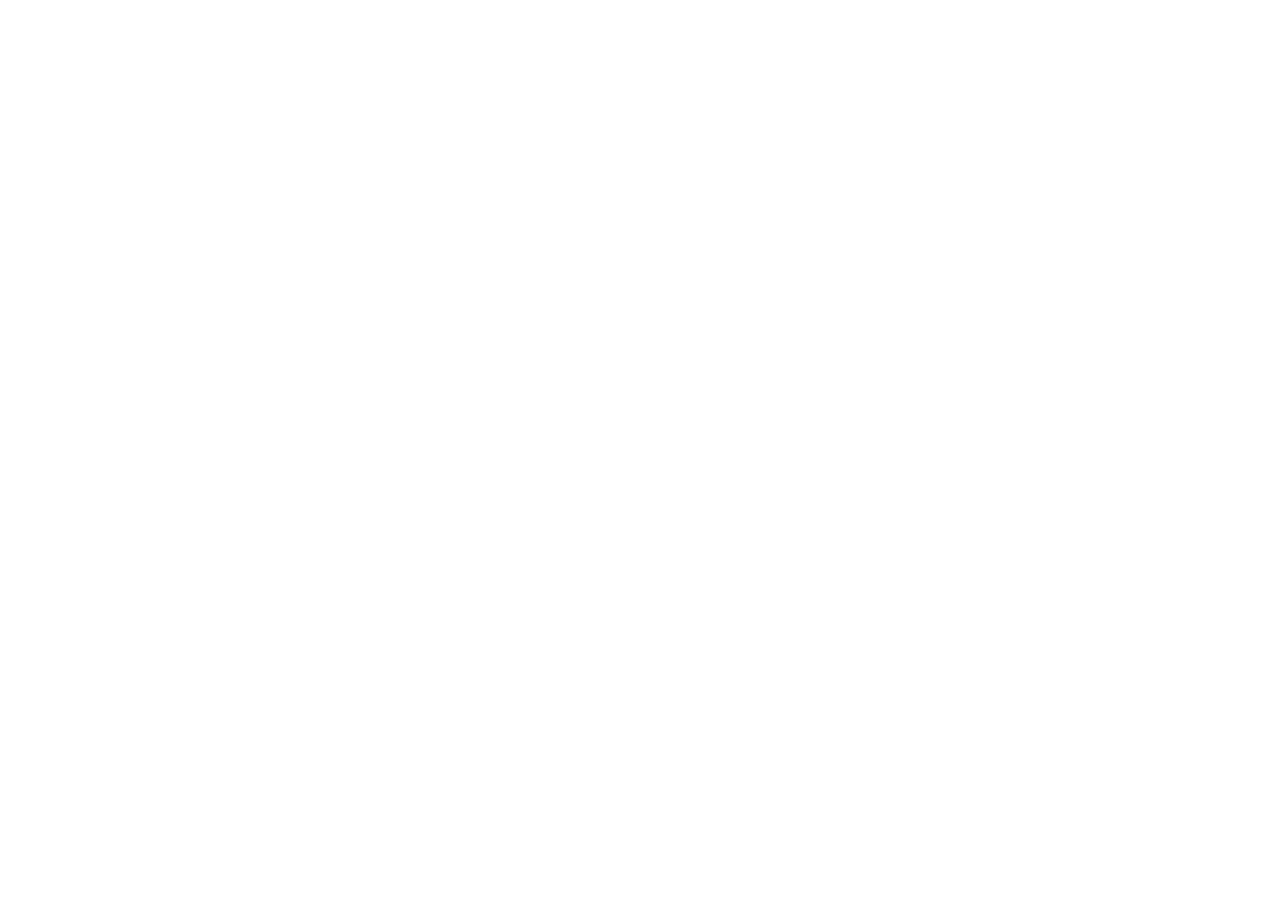
==== eca-digital.html @ bdd2f7d8 "ajutei cores dos icones cards coloridos" ====
<!doctype html>
<html lang="pt-BR">
  <head>
    <meta charset="UTF-8" />
    <meta name="viewport" content="width=device-width, initial-scale=1.0" />
    <title>Fundação Pão dos Pobres - ECA</title>

    <link rel="preconnect" href="https://fonts.googleapis.com" />
    <link rel="preconnect" href="https://fonts.gstatic.com" crossorigin />
    <link
      rel="stylesheet"
      href="https://fonts.googleapis.com/css2?family=Material+Symbols+Outlined:opsz,wght,FILL,GRAD@24,400,0,0"
    />
    <link
      href="https://fonts.googleapis.com/css2?family=Open+Sans:ital,wght@0,300..800;1,300..800&family=Poppins:ital,wght@0,100;0,200;0,300;0,400;0,500;0,600;0,700;0,800;0,900;1,100;1,200;1,300;1,400;1,500;1,600;1,700;1,800;1,900&display=swap"
      rel="stylesheet"
    />

    <link rel="stylesheet" href="style.css" />
  </head>
---- style.css ----
html {
  scroll-behavior: smooth;
}

* {
  box-sizing: border-box;
  margin: 0;
  padding: 0;
}

.cabecalho-principal {
  background:
    linear-gradient(rgba(0, 0, 0, 0.747), rgba(8, 10, 12, 0.637)),
    url("grupo-crianças-correndo.jpg");
  background-size: cover;
  background-position: center;
  background-blend-mode: multiply;
  color: #ffffff;
  padding: 80px 20px;
  text-align: left;
}

.barra-navegacao {
  display: flex;
  justify-content: space-between;
  align-items: center;
  padding: 20px 50px;
  background-color: #1c3553;
  border-top: 5px solid #ff8c42;
  position: sticky;
  top: 0;
  z-index: 1000;
}

.menu-navegacao {
  display: flex;
  gap: 30px;
  align-items: center;
}
a {
  text-decoration: none;
  color: white;
  font-family: "Poppins", sans-serif;
}

.menu-navegacao a:not(.btn-denunciar) {
  position: relative;
  text-decoration: none;
  color: white;
  font-family: "Poppins", sans-serif;
  padding-bottom: 5px;
}

.menu-navegacao a:not(.btn-denunciar)::after {
  content: ""; /* Obrigatório: Cria a caixinha vazia */
  position: absolute; /* Deixa a linha livre para flutuar debaixo do texto */
  left: 0; /* Alinha no canto esquerdo da palavra */
  bottom: 0; /* Cola na base da palavra */
  height: 2px; /* A grossura da linha */
  background-color: #ff8c42;
  width: 0%;
  transition: width 0.3s ease;
}

.menu-navegacao a:not(.btn-denunciar):hover::after {
  width: 100%; /* A linha cresce para ocupar toda a palavra */
}

.link-menu-header:hover {
  color: #ff8c42;
}

.area-destaque {
  display: flex;
  flex-direction: column;
  align-items: center;
  gap: 30px;
  padding-bottom: 60px;
}

.btn-saiba-mais {
  background-color: #ff8c42;
  color: white;
  padding: 12px 30px;
  border-radius: 5px;
  font-weight: bold;
}

.texto-logo {
  background-color: #ff8c42;
  padding: 10px 15px;
  border-radius: 5px;
  font-weight: bold;
  display: flex;
  align-items: center;
  justify-content: center;
}

.texto-logo p {
  color: white;
  margin: 0;
}

.btn-denunciar {
  border: 1px solid #ff8c42; /* Cria a linha em volta */
  padding: 8px 20px;
  border-radius: 5px;
  color: #ff8c42;
  transition: all 0.3s ease;
}

.btn-denunciar:hover {
  background-color: #ff8c42;
  color: white;
}

.container {
  max-width: 1000px;
  margin: 0 auto;
}

.subtitulo-header {
  text-align: center;
  color: #e2e8f0;
}

h1 {
  text-align: center;
  color: #ffffff;
  font-family: "Poppins", sans-serif;
  font-size: 28px;
  margin-bottom: 20px;
  margin-top: 20px;
  font-weight: 400;
}

h2 {
  text-align: center;
  color: rgb(255, 255, 255);
  font-family: "Poppins", sans-serif;
  font-size: 18px;
  margin-bottom: 10px;
  font-weight: 400;
  margin-top: 5px;
}

body {
  background-color: #ffffff;
  margin: 0;
  color: black;
}

p {
  text-align: center;
  color: #1a3a5a;
  font-size: 30px;
  font-family: "Segoe UI", sans-serif;
  margin-bottom: 10px;
  margin-top: 30px;
  font-weight: 500;
}

.main {
  display: grid;
  grid-template-columns: repeat(2, 1fr);
  gap: 30px;
  max-width: 1300px; /* limita a largura máxima para os cards não sumirem para os lados */
  margin: 0 auto; /*Centraliza a caixa inteira perfeitamente no meio da tela */
  padding: 20px;
  background-color: #ffffff;
}

.card {
  width: 100%;
  border-radius: 15px;
  border: 1.5px solid #f4eeeb;
  border-width: 2px;
  padding: 25px;
  background-color: rgba(255, 255, 255, 0.703);
  box-shadow: 0 8px 15px rgba(179, 162, 162, 0.05);
  transition: box-shadow 0.3s ease;
  text-align: left;
}
.card:hover {
  box-shadow: 0 12px 25px rgba(90, 95, 111, 0.181); /* Aumenta a sombra, fazendo o card "flutuar" */
  border-color: #ff8c42;
}

.card-header {
  display: flex;
  align-items: center;
  gap: 40px;
  margin-bottom: 15px;
  font-family: "Segoe UI", sans-serif;
}

.icone-card {
  background-color: #fff0e6;
  color: #ff8c42;
  width: 60px;
  height: 60px;
  border-radius: 50%;
  display: flex;
  justify-content: center;
  align-items: center;
  font-size: 32px;
  flex-shrink: 0;
}

.card-title {
  color: #1a3a5a;
  font-size: 1.2rem;
  margin: 0;
  font-family: "Segoe UI", sans-serif;
}

.card-description {
  color: #504d4dd0;
  font-size: 1.1rem;
  line-height: 1.6;
  margin-left: 100px;
  text-align: left;
}

.secao-sobre {
  background-color: #f5f2f2;
  gap: 50px;
  padding: 60px 10%;
  color: #1a3a5a;
}

.secao-sobre h2 {
  color: #1a3a5a;
  font-weight: bold;
  text-align: center;
  font-size: 25px;
  font-family: "Poppins", sans-serif;
}

.coluna-historia h3,
.coluna-impacto h3 {
  color: #1a3a5a;
  font-family: "Poppins", sans-serif;
  font-weight: bolder;
  padding: 40px 20px;
}

.conteudo-sobre {
  display: flex;
  align-items: flex-start;
  gap: 200px;
}

.coluna-historia {
  flex: 1.2;
  text-align: left;
}

.coluna-historia p {
  text-align: left;
  margin-left: 0;
  font-weight: 400;
}

.coluna-impacto {
  flex: 1;
}

.card-pessoas-atendidas,
.card-anos,
.card-programas {
  background-color: white;
  border-radius: 10px;
  box-shadow: 0 4px 15px rgba(0, 0, 0, 0.05);
  margin-bottom: 20px;
  padding: 25px;
  display: flex;
  flex-direction: column;
  align-items: flex-start;
  font-family: "Poppins", sans-serif;
}

span {
  color: #ffffff;
  font-weight: 700;
  font-size: 1.2rem;
  display: block;
  margin-bottom: 5px;
}

.secao-eca-intro {
  background-color: #f4f7f6;
  padding: 80px 20px;
  text-align: center;
}

.container-intro {
  max-width: 800px;
  margin: 0 auto;
}
.tag-lei {
  display: inline-flex;
  align-items: center;
  gap: 8px;
  color: #ff8c42;
  font-weight: bold;
  font-size: 15px;
  letter-spacing: 1px;
  margin-bottom: 20px;
  font-family: "Poppins", sans-serif;
}

.tag-lei span {
  color: #ff8c42;
  font-weight: 300;
}

.secao-eca-intro h2 {
  color: #1c3553;
  font-size: 32px;
  margin-bottom: 25px;
}

.texto-intro {
  color: #504d4dd0;
  font-size: 19px;
  line-height: 1.6;
  font-weight: 490;
  text-align: justify;
}
.container-duas-colunas {
  display: flex;
  gap: 120px;
  max-width: 1300px;
  margin: 60px auto 0 auto;
  text-align: left;
}

.coluna-artigos,
.coluna-historico {
  flex: 1;
}

.item-artigo {
  display: flex;
  gap: 20px;
  align-items: flex-start;
  background-color: white;
  padding: 25px;
  border-radius: 10px;
  box-shadow: 0 4px 15px rbga (0, 0, 0, 0.05);
  margin-bottom: 20px;
}

.tag-artigo {
  background-color: #fff0e6;
  color: #ff8c42;
  padding: 5px 12px;
  border-radius: 5px;
  font-weight: bold;
  font-family: "Poppins", sans-serif;
  font-size: 14px;
  white-space: nowrap;
}

.conteudo-artigo h4 {
  color: #1c3553;
  font-family: "Poppins", sans-serif;
  font-size: 16px;
  margin-top: 0;
  margin-bottom: 8px;
}

.conteudo-artigo p {
  color: #504d4dd0;
  font-size: 14px;
  line-height: 1.6;
  margin: 0;
  text-align: left;
}

.titulo-coluna {
  display: flex;
  align-items: center;
  gap: 10px;
  color: #1c3553;
  font-size: 22px;
  margin-bottom: 30px;
  font-family: "Poppins", sans-serif;
}

.titulo-coluna span {
  color: #ff8c42;
}

.item-historico {
  position: relative;
  border-left: 2px solid #e2e8f0;
  padding-left: 25px;
  padding-bottom: 35px;
}

.item-historico::before {
  content: "";
  position: absolute;
  left: -7px;
  top: 0;
  width: 12px;
  height: 12px;
  background-color: #ff8c42;
  border-radius: 50%;
}
.ano-historico {
  color: #ff8c42;
  font-weight: bold;
  font-family: "Poppins", sans-serif;
  font-size: 16px;
  margin-bottom: 5px;
}

.item-historico p {
  color: #504d4dd0;
  font-size: 15px;
  line-height: 1.5;
  margin: 0;
  text-align: left;
}

.card-curiosidade {
  background-color: #fff8f4;
  border: 1px solid #f2e2d9;
  padding: 25px;
  border-radius: 10px;
  margin-top: 20px;
}

.titulo-curiosidade {
  display: flex;
  align-items: center;
  gap: 8px;
  color: #ff8c42;
  font-family: "Poppins", sans-serif;
  font-size: 16px;
  margin-top: 0;
  margin-bottom: 15px;
}

.card-curiosidade p {
  color: #1c3553;
  font-size: 14.5px;
  line-height: 1.6;
  margin: 0;
  font-weight: 400;
  text-align: left;
}

.card-alerta {
  background-color: #fff0f0;
  border: 1px solid #ffd6d6;
  padding: 25px;
  border-radius: 10px;
  margin-top: 20px;
}

.titulo-alerta {
  display: flex;
  align-items: center;
  gap: 8px;
  color: #e53935;
  font-family: "Poppins", sans-serif;
  font-size: 16px;
  font-weight: 500;
  margin-top: 0;
  margin-bottom: 15px;
}

.titulo-alerta span {
  color: #e53935;
}

.card-alerta p {
  color: #c62828;
  font-size: 14.5px;
  line-height: 1.6;
  margin: 0;
  text-align: left;
  font-weight: 400;
}
.chamada-direitos p {
  margin-top: 70px;
  text-align: center;
  color: #1c3553;
}

.chamada-direitos a {
  color: #ff8c42;
  font-weight: 400;
  text-decoration: none;
}

.secao-conselhos {
  background-color: #f4f7f6;
  padding: 80px 20px;
  text-align: center;
}

.secao-conselhos h2 {
  color: #1c3553;
  margin-bottom: 40px;
  font-weight: bold;
  font-size: 26px;
}

.subtitulo-conselhos {
  text-align: center;
  color: #504d4dd0;
  margin: 0 auto 30px;
  color: #666666;
  font-size: 1.3rem;
  max-width: 800px;
  font-weight: 400;
}

.lista-conselhos-horizontal {
  display: flex;
  flex-direction: column;
  gap: 35px; /*desgruda os cards*/
  max-width: 900px;
  margin: 0 auto;
}

.card-horizontal {
  display: flex;
  flex-direction: row;
  align-items: center;
  justify-content: space-between;
  background-color: white;
  border: 1px solid #e2e8f0;
  border-radius: 10px;
  box-shadow: 0 4px 15px rgba(0, 0, 0, 0.03);
  padding: 30px;
  transition: all 0.3s ease;
  border: 1.5px solid #f4eeeb;
  border-width: 2px;
}

.card-horizontal:hover {
  box-shadow: 0 12px 25px rgba(90, 95, 111, 0.181); /* Aumenta a sombra, fazendo o card "flutuar" */
  border-color: #ff8c42; /* Pinta a borda de laranja */
}

.bloco-texto {
  flex: 1;
  padding-right: 40px;
  text-align: left;
}
.bloco-texto h3 {
  color: #1a3a5a;
  font-size: 20px;
  margin-top: 0;
  margin-bottom: 15px;
  font-family: "Poppins", sans-serif;
}

.linha-detalhe {
  display: flex;
  gap: 10px;
  margin-bottom: 8px;
  align-items: baseline;
}

.linha-detalhe .rotulo {
  color: #8892a0;
  font-size: 14px;
  min-width: 80px;
  font-family: "Poppins", sans-serif;
  font-weight: 500;
}

.linha-detalhe p {
  color: #1c3553;
  font-size: 14px;
  margin: 0;
}

.bloco-mapa-direito {
  width: 260px;
  height: 160px;
  flex-shrink: 0;
}
.bloco-mapa-direito iframe {
  width: 100%;
  height: 100%;
  border-radius: 12px;
  border: 2px solid #e2e8f0;
  display: block;
}

.cabecalho-denuncia {
  text-align: center;
  margin-bottom: 50px;
  display: flex;
  flex-direction: column;
  align-items: center;
}

.tag-protecao {
  display: inline-flex;
  align-items: center;
  gap: 8px;
  border: 1px solid rgba(255, 140, 66, 0.5);
  background-color: rgba(
    255,
    255,
    255,
    0.05
  ); /* Fundo quase invisível para dar destaque */
  color: #ff8c42;
  padding: 6px 20px;
  border-radius: 40px;
  font-family: "Poppins", sans-serif;
  font-size: 16px;
  font-weight: 500;
  letter-spacing: 1px;
  margin-bottom: 20px;
}

.tag-protecao span {
  font-size: 24px;
  color: #ff8c42;
}

/* O Título Principal */
.cabecalho-denuncia h2 {
  font-family: "Poppins", sans-serif;
  font-weight: 500;
  font-size: 36px;
  color: white;
  margin: 0 0 15px 0;
}

/* O Parágrafo Explicativo */
.cabecalho-denuncia p {
  font-family: "Poppins", sans-serif;
  font-weight: 400;
  color: #cbd5e1;
  max-width: 700px; /*Impede que o texto estique de ponta a ponta na tela */
  margin: 0 auto; /* Centraliza o bloco de texto */
  line-height: 1.6;
  font-size: 16px;
}
.secao-denuncia {
  background-color: #1c3553;
  padding: 80px 20px;
  color: white;
  text-align: center;
}

.container-denuncia {
  max-width: 1200px;
  margin: 0 auto; /* Mantém tudo centralizado na tela */
}

.grid-denuncia {
  display: grid;
  grid-template-columns: repeat(2, 1fr);
  gap: 30px;
  margin-top: 50px;
}

.card-denuncia {
  background-color: #243f5f;
  padding: 35px;
  border-radius: 12px;
  text-align: left; /* GARANTE O ALINHAMENTO À ESQUERDA PARA TODOS */
  font-family: "Poppins", sans-serif; /* FORÇA A FONTE DO PROJETO */
  transition: transform 0.3s ease;
}

.card-denuncia p {
  text-align: left;
  font-family: "Poppins", sans-serif;
  font-size: 15px;
  font-weight: 400;
  color: #cbd5e1;
  line-height: 1.6;
  margin: 0;
}

.card-denuncia h3 {
  font-family: "Poppins", sans-serif;
  font-weight: 500;
  font-size: 26px;
  color: white;
  margin: 20px 0 15px 0;
}

.card-denuncia .icone-card {
  border-radius: 30%;
  color: #ff8c42;
  background-color: #ffa06544;
  margin: left;
}

.card-destaque .icone-card {
  color: white;
  background-color: #e2e8f03f;
}

.card-destaque {
  background-color: #ff8c42;
  text-align: left; /* Garante que o card laranja também alinhe à esquerda */
  border: 1px solid rgba(255, 255, 255, 0.15);
  transition:
    background-color 0.3s ease,
    border-color 0.3s ease,
    transform 0.3s ease,
    box-shadow 0.3s ease;
}

.categoria {
  font-size: 14px;
  font-weight: bold;
  opacity: 0.8;
}

.card-denuncia h3 {
  font-size: 24px;
  margin: 10px 0;
}

.card-denuncia:not(.card-destaque) {
  background-color: #2a4365;
  transition:
    background-color 0.3s ease,
    transform 0.3s ease,
    box-shadow 0.3s ease;
  border: 1px solid rgba(255, 255, 255, 0.15);
  transition:
    background-color 0.3s ease,
    border-color 0.3s ease,
    transform 0.3s ease,
    box-shadow 0.3s ease;
}

.card-denuncia:not(.card-destaque):hover {
  background-color: #3f5f8a;
  transform: translateY(-2px);
  box-shadow: 0 8px 15px rgba(0, 0, 0, 0.2);
}

.card-destaque:hover {
  background-color: #ff8a42df;
  transform: translateY(-2px);
  box-shadow: 0 8px 15px rgba(0, 0, 0, 0.2);
}

.card-destaque h3,
.card-destaque p,
.card-destaque .categoria {
  color: white;
}

.link-denuncia {
  display: inline-flex;
  align-items: center;
  font-family: "Poppins", sans-serif;
  font-weight: 600;
  font-size: 15px;
  text-decoration: none;
  gap: 5px;
  margin-top: 15px;
}

.card-denuncia .link-denuncia {
  color: #ff8c42;
}

.card-destaque .link-denuncia {
  color: white;
}

.link-denuncia span {
  transition: transform 0.2s ease;
}

.link-denuncia:hover span {
  transform: translateX(5px);
}

.link-denuncia,
.link-denuncia span {
  color: #ff8c42;
  transition: color 0.3s ease;
}

.card-destaque .link-denuncia,
.card-destaque .link-denuncia span {
  color: white;
}

.rodape-principal {
  background-color: #172b43;
  padding: 80px 20px 20px 20px;
  margin-top: 0;
  font-family: "Poppins", sans-serif;
}

.grid-rodape {
  text-align: left;
  display: grid;
  grid-template-columns: repeat(4, 1fr);
  gap: 40px;
  max-width: 1200px;
  margin: 0 auto 50px auto;
}

.coluna-rodape h4 {
  color: white;
  font-size: 18px;
  margin: 0 0 20px 0;
  font-weight: 600;
  text-align: left;
}

.coluna-rodape p,
.coluna-rodape li {
  color: #cbd5e1;
  font-size: 14px;
  line-height: 1.5;
  margin: 0 0 12px 0;
  text-align: left;
}

.coluna-rodape p span.texto-laranja {
  display: block;
  margin-bottom: 2px;
}

.lista-recursos {
  list-style: none;
  padding: 0;
  margin: 0;
}

.coluna-rodape a {
  color: #cbd5e1;
  text-decoration: none;
  transition: color 0.3s ease;
}

.coluna-rodape a:hover {
  color: #ff8c42;
}

.texto-laranja {
  color: #ff8c42;
  font-weight: 400;
}

.link-laranja-rodape {
  color: #ff8c42;
  text-decoration: none;
  font-size: 14px;
  font-weight: 500;
  display: inline-block;
  margin-top: 10px;
}

.link-laranja-rodape:hover {
  text-decoration: underline;
}

.rodape-bottom {
  text-align: center;
  border-top: 1px solid rgba(255, 255, 255, 0.1);
  padding-top: 25px;
  max-width: 1200px;
  margin: 0 auto;
}

.rodape-bottom p {
  color: #a0aec0;
  font-size: 13px;
  margin: 5px 0;
}

/* PÁGINA: FUNDAÇÃO PÃO DOS POBRES (ESTRUTURA NOVA)       */

.hero-fundacao {
  background-color: #244677;
  padding: 80px 20px 100px 20px;
}

.container-hero {
  max-width: 1000px; /* Um pouco mais largo para o título ter espaço */
  margin: 0 auto;
  display: flex;
  flex-direction: column;
  align-items: flex-start; /*Puxa todos os elementos para a esquerda */
}

/* O link de voltar */
.link-voltar {
  display: flex;
  align-items: center;
  gap: 8px;
  color: white;
  text-decoration: none;
  font-family: "Poppins", sans-serif;
  font-size: 14px;
  margin-bottom: 40px;
  opacity: 0.8;
}

.link-voltar:hover {
  opacity: 1;
}

/* A Tag "Fundação Pão dos Pobres" */
.tag-fundacao {
  display: inline-flex;
  align-items: center;
  gap: 8px;
  border: 1px solid rgba(255, 255, 255, 0.2);
  background-color: #ff8a423b;
  color: #ff8c42;
  padding: 6px 20px;
  border-radius: 50px;
  font-family: "Poppins", sans-serif;
  font-size: 16px;
  font-weight: 600;
  letter-spacing: 1px;
  text-transform: uppercase;
  margin-bottom: 30px;
}

.tag-fundacao span {
  color: #ff8c42;
}

.hero-fundacao h1 {
  font-family: "Poppins", sans-serif;
  color: white;
  font-size: 56px;
  font-weight: 800;
  line-height: 1.1;
  text-align: left;
  margin: 0 0 20px 0;
}

.texto-laranja-hero {
  color: #ff8c42;
  font-size: 46px;
}

/* O Parágrafo */
.descricao-hero {
  font-family: "Poppins", sans-serif;
  color: rgba(255, 255, 255, 0.9);
  font-size: 16px;
  font-weight: 400;
  line-height: 1.6;
  max-width: 800px;
  text-align: left;
  margin: 0 0 50px 0;
}

/* A LINHA DE ESTATÍSTICAS                                */
.linha-estatisticas {
  display: flex;
  gap: 50px;
}

.item-estatistica {
  display: flex;
  align-items: center;
  gap: 15px;
}

.icone-caixa {
  background-color: #fe8337d8;
  border-radius: 8px;
  width: 50px;
  height: 50px;
  display: flex;
  justify-content: center;
  align-items: center;
  color: #ff8c42;
}

.texto-estatistica {
  display: flex;
  flex-direction: column;
}

.texto-estatistica strong {
  font-family: "Poppins", sans-serif;
  color: white;
  font-size: 24px;
  line-height: 1;
  margin-bottom: 5px;
}

.texto-estatistica span {
  font-family: "Poppins", sans-serif;
  color: rgba(255, 255, 255, 0.6); /* Cinza clarinho */
  font-size: 12px;
}

/* SEÇÃO: NOSSA MISSÃO E HISTÓRIA (Cartões de Anos)       */

.secao-missao {
  background-color: #fdfaf6;
  padding: 100px 20px;
}

.container-grid-missao {
  max-width: 1200px;
  margin: 0 auto;
  display: grid;
  grid-template-columns: 1fr 1fr;
  gap: 80px;
  align-items: center;
}

.kicker-laranja {
  display: block;
  color: #ff8c42;
  font-family: "Poppins", sans-serif;
  font-weight: 600;
  font-size: 18px;
  text-transform: uppercase;
  letter-spacing: 1.5px;
  margin-bottom: 15px;
}

.coluna-texto-missao h2 {
  font-family: "Poppins", sans-serif;
  text-align: left;
  color: #172b43;
  font-size: 38px;
  font-weight: 700;
  margin: 0 0 25px 0;
}

.coluna-texto-missao p {
  font-family: "Poppins", sans-serif;
  color: #4a5568;
  font-size: 16px;
  line-height: 1.8;
  margin-bottom: 20px;
  text-align: justify;
}

.coluna-cards-missao {
  display: grid;
  grid-template-columns: 1fr 1fr;
  gap: 20px;
}

.card-ano {
  background-color: white;
  border: 1px solid rgba(0, 0, 0, 0.04);
  border-radius: 12px;
  padding: 30px 25px;
  box-shadow: 0 5px 20px rgba(0, 0, 0, 0.119);
  transition:
    transform 0.3s ease,
    box-shadow 0.3s ease;
}

.card-ano:hover {
  transform: translateY(-5px);
  box-shadow: 0 8px 25px rgba(0, 0, 0, 0.06);
}

.ano-destaque {
  display: block;
  font-family: "Poppins", sans-serif;
  color: #ff8c42;
  font-size: 24px;
  font-weight: 700;
  margin-bottom: 10px;
}

.card-ano p {
  font-family: "Poppins", sans-serif;
  color: #4a5568;
  font-size: 14px;
  line-height: 1.5;
  margin: 0;
}

/* SEÇÃO: PROJETOS EM AÇÃO (Cartões Coloridos)            */
.secao-programas {
  background-color: white;
  padding: 100px 20px;
  font-family: "Poppins", sans-serif;
}

.cabecalho-programas {
  text-align: center;
  margin-bottom: 60px;
}

.cabecalho-programas h2 {
  color: #172b43;
  font-size: 38px;
  font-weight: 700;
  margin: 10px 0 0 0;
}

/* O Grid principal de 2 colunas */
.grid-programas {
  max-width: 1200px;
  margin: 0 auto;
  display: grid;
  grid-template-columns: 1fr 1fr;
  gap: 30px;
}

/* Estrutura base de todos os cartões */
.card-projeto {
  border-radius: 16px;
  border: 1px solid rgba(0, 0, 0, 0.08);
  padding: 40px;
  display: flex;
  flex-direction: column;
  align-items: flex-start;
  transition:
    transform 0.3s ease,
    box-shadow 0.3s ease;
}

.card-projeto:hover {
  transform: translateY(-5px);
  box-shadow: 0 10px 30px rgba(0, 0, 0, 0.05);
}

.icone-projeto {
  width: 50px;
  height: 50px;
  border-radius: 12px;
  display: flex;
  justify-content: center;
  align-items: center;
  margin-bottom: 25px;
}

.icone-projeto span {
  font-size: 26px;
}

.categoria-projeto {
  font-size: 12px;
  font-weight: 700;
  text-transform: uppercase;
  letter-spacing: 1px;
  margin-bottom: 10px;
}

.card-projeto h3 {
  font-size: 24px;
  font-weight: 700;
  margin: 0 0 15px 0;
}

.card-projeto p {
  font-size: 15px;
  line-height: 1.6;
  margin: 0;
  opacity: 0.85;
}

.card-azul {
  background-color: #f4f8ff;
}
.card-azul .icone-projeto {
  background-color: #e1edff;
  color: #2563eb;
}
.card-azul h3,
.card-azul .categoria-projeto,
.card-azul p {
  color: #2563eb;
}

.card-azul span {
  color: #2563eb;
}

.card-laranja {
  background-color: #fff8f0;
}
.card-laranja .icone-projeto {
  background-color: #ffecd6;
  color: #ea580c;
}
.card-laranja h3,
.card-laranja .categoria-projeto,
.card-laranja p {
  color: #ea580c;
}

.card-laranja span {
  color: #ea580c;
}

.card-verde {
  background-color: #f0fdf4;
}
.card-verde .icone-projeto {
  background-color: #dcfce7;
  color: #16a34a;
}
.card-verde h3,
.card-verde .categoria-projeto,
.card-verde p {
  color: #16a34a;
}

.card-verde span {
  color: #16a34a;
}

.card-roxo {
  background-color: #faf5ff;
}
.card-roxo .icone-projeto {
  background-color: #f3e8ff;
  color: #9333ea;
}

.card-roxo span {
  color: #9333ea;
}

.card-roxo h3,
.card-roxo .categoria-projeto,
.card-roxo p {
  color: #9333ea;
}
.secao-localizacao {
  background-color: #172b43;
  padding: 100px 20px;
  font-family: "Poppins", sans-serif;
}

.cabecalho-localizacao {
  text-align: center;
  margin-bottom: 50px;
}

.cabecalho-localizacao h2 {
  color: white;
  font-size: 38px;
  font-weight: 700;
  margin: 10px 0 0 0;
}

.container-localizacao {
  max-width: 1100px;
  margin: 0 auto;
}

.grid-cards-loc {
  display: grid;
  grid-template-columns: repeat(3, 1fr);
  gap: 20px;
  margin-bottom: 20px;
}

.card-loc {
  background-color: #1e3653;
  border: 1px solid rgba(255, 255, 255, 0.05);
  border-radius: 16px;
  padding: 35px 30px;
  transition: transform 0.3s ease;
}

.card-loc:hover {
  transform: translateY(-5px);
  border-color: rgba(255, 140, 66, 0.3);
}

.icone-loc {
  width: 45px;
  height: 45px;
  background-color: rgba(255, 140, 66, 0.1);
  color: #ff8c42;
  border-radius: 10px;
  display: flex;
  justify-content: center;
  align-items: center;
  margin-bottom: 20px;
}

.card-loc h3 {
  color: white;
  font-size: 20px;
  font-weight: 600;
  margin: 0 0 15px 0;
}

.card-loc p {
  color: rgba(255, 255, 255, 0.7);
  font-size: 14px;
  line-height: 1.6;
  margin: 0;
}

/* Cartão Inferior Amplo */
.card-contato-amplo {
  background-color: #1e3653;
  border: 1px solid rgba(255, 255, 255, 0.05);
  border-radius: 16px;
  padding: 40px;
  display: flex;
  justify-content: space-between;
  align-items: center;
  gap: 30px;
}

.info-contato h3 {
  color: white;
  font-size: 22px;
  margin: 0 0 20px 0;
}

.info-contato ul {
  list-style: none;
  padding: 0;
  margin: 0;
  display: flex;
  flex-direction: column;
  gap: 15px;
}

.info-contato li {
  color: rgba(255, 255, 255, 0.8);
  font-size: 15px;
  display: flex;
  align-items: center;
  gap: 10px;
}

.info-contato li span {
  color: #ff8c42;
  font-size: 20px;
}

.botoes-contato {
  display: flex;
  flex-direction: column;
  gap: 15px;
  min-width: 300px;
}

/* Botões do Contato */
.btn-primario-loc,
.btn-secundario-loc {
  display: flex;
  align-items: center;
  justify-content: center;
  gap: 10px;
  padding: 15px 25px;
  border-radius: 8px;
  text-decoration: none;
  font-weight: 600;
  font-size: 15px;
  transition: all 0.3s ease;
}

.btn-primario-loc {
  background-color: #ff8c42;
  color: white;
}

.btn-primario-loc:hover {
  background-color: #e67a35;
}

.btn-secundario-loc {
  background-color: transparent;
  border: 1px solid rgba(255, 255, 255, 0.2);
  color: white;
}

.btn-secundario-loc:hover {
  background-color: rgba(255, 255, 255, 0.05);
  border-color: rgba(255, 255, 255, 0.5);
}
@media (max-width: 768px) {
  .card-horizontal {
    flex-direction: column;
    padding: 20px;
  }

  .bloco-texto {
    padding-right: 0;
    margin-bottom: 20px;
  }

  .bloco-mapa-direito {
    width: 100;
  }

  .main {
    grid-template-columns: 1fr;
    padding: 10px;
  }

  .container-duas-colunas {
    flex-direction: column;
    gap: 40px;
  }

  .barra-navegacao {
    flex-direction: column;
    padding: 15px;
    gap: 15px;
  }

  .menu-navegacao {
    flex-wrap: wrap;
    justify-content: center;
  }

  .area-destaque {
    padding: 20px;
  }

  .grid-rodape {
    grid-template-columns: 1fr;
    text-align: center;
    gap: 30px;
  }

  .coluna-rodape p {
    text-align: center;
  }

  .grid-denuncia {
    grid-template-columns: 1fr;
    gap: 20px;
  }

  .cabecalho-denuncia h2 {
    font-size: 28px;
  }

  .alerta-sigilo {
    flex-direction: column;
    text-align: center;
    gap: 15px;
    padding: 20px 15px;
  }

  .alerta-sigilo p {
    text-align: center;
  }

  .rodape-principal {
    padding: 50px 20px 20px 20px;
  }

  .grid-rodape {
    grid-template-columns: 1fr;
    gap: 40px;
  }

  .coluna-rodape,
  .coluna-rodape h4,
  .coluna-rodape p,
  .coluna-rodape li {
    text-align: center;
  }

  .coluna-rodape p span.texto-laranja {
    margin-bottom: 5px;
  }

  .hero-fundacao {
    padding: 50px 20px 60px 20px; /* Reduz o espaço no topo e embaixo */
  }

  .hero-fundacao h1 {
    font-size: 38px;
    line-height: 1.2;
  }

  .container-hero {
    width: 100%;
    max-width: 100%;
    box-sizing: border-box;
  }

  .descricao-hero {
    font-size: 15px;
    margin-bottom: 40px;
  }

  .barra-navegacao {
    padding: 15px 10px;
  }

  .menu-navegacao {
    display: flex;
    flex-wrap: wrap; /* Faz os links quebrarem para a linha de baixo se não couberem */
    justify-content: center;
    gap: 10px;
  }

  .menu-navegacao a {
    font-size: 13px;
  }

  .linha-estatisticas {
    display: flex;
    flex-direction: column; /* Força o empilhamento vertical */
    width: 100%; /* Ocupa apenas o espaço real do celular */
    gap: 20px;
  }

  .item-estatistica {
    width: 100%;
  }

  /* --- 2. NOSSA MISSÃO E HISTÓRIA --- */
  .secao-missao {
    padding: 60px 20px;
  }

  .container-grid-missao {
    grid-template-columns: 1fr; /* Coloca o texto em cima e os cartões embaixo */
    gap: 40px;
  }

  .coluna-texto-missao p {
    text-align: left;
  }

  .coluna-cards-missao {
    grid-template-columns: 1fr; /* Empilha os 4 cartões de anos em uma única coluna */
  }

  /* --- 3. PROJETOS EM AÇÃO (PROGRAMAS) --- */
  .secao-programas {
    padding: 60px 20px;
  }

  .cabecalho-programas h2 {
    font-size: 32px;
  }

  .grid-programas {
    grid-template-columns: 1fr;
    gap: 20px;
  }

  .card-projeto {
    padding: 30px 25px;
  }

  .secao-localizacao,
  .container-localizacao {
    width: 100% !important;
    box-sizing: border-box !important;
    overflow: hidden !important;
    padding-left: 15px !important;
    padding-right: 15px !important;
  }

  .grid-cards-loc {
    display: flex !important;
    flex-direction: column !important;
    width: 100% !important;
    gap: 15px !important;
  }

  .card-loc {
    width: 100% !important;
    box-sizing: border-box !important;
  }

  .card-contato-amplo {
    display: flex !important;
    flex-direction: column !important;
    width: 100% !important;
    box-sizing: border-box !important;
    padding: 25px 15px !important;
  }

  .info-contato,
  .info-contato ul {
    width: 100% !important;
  }

  .info-contato li {
    width: 100% !important;
    word-wrap: break-word !important;
    overflow-wrap: break-word !important;
    word-break: break-all !important;
  }

  .botoes-contato {
    width: 100% !important;
    display: flex !important;
    flex-direction: column !important;
    margin-top: 15px !important;
  }

  .botoes-contato a {
    width: 100% !important;
    box-sizing: border-box !important;
    justify-content: center !important;
  }
}
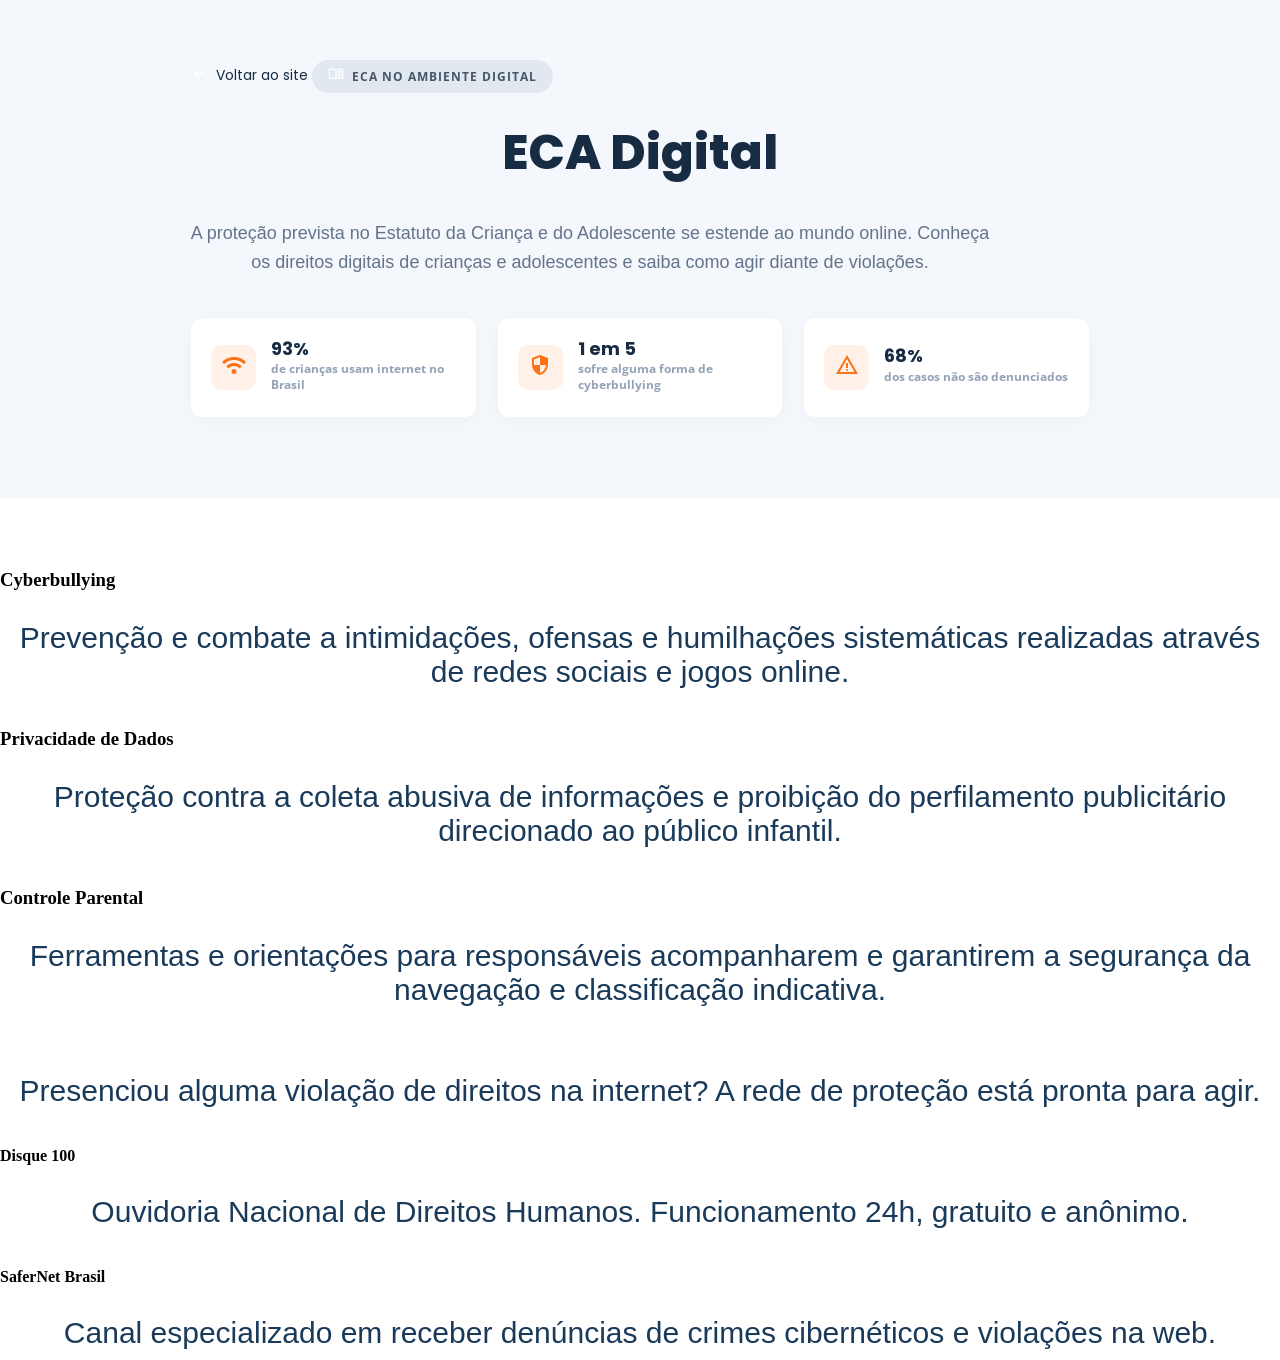
==== commit b080a8ef: "Adicionando paginas e estilos finais" ====
--- a/eca-digital.html
+++ b/eca-digital.html
@@ -3,18 +3,120 @@
   <head>
     <meta charset="UTF-8" />
     <meta name="viewport" content="width=device-width, initial-scale=1.0" />
-    <title>Fundação Pão dos Pobres - ECA</title>
+    <title>ECA Digital - Fundação Pão dos Pobres</title>
+    <link rel="stylesheet" href="https://fonts.googleapis.com/css2?family=Material+Symbols+Outlined:opsz,wght,FILL,GRAD@24,400,0,0" />
+    <link href="https://fonts.googleapis.com/css2?family=Open+Sans:ital,wght@0,300..800;1,300..800&family=Poppins:ital,wght@0,100..900;1,100..900&display=swap" rel="stylesheet" />
+    <link rel="stylesheet" href="style.css" />
+  </head>
+  <body>
+    <main>
+      <section class="hero-eca-digital">
+        <div class="container-hero-digital">
+          
+          <a href="index.html" class="link-voltar-escuro">
+            <span class="material-symbols-outlined">arrow_back</span>
+            Voltar ao site
+          </a>
 
-    <link rel="preconnect" href="https://fonts.googleapis.com" />
-    <link rel="preconnect" href="https://fonts.gstatic.com" crossorigin />
-    <link
-      rel="stylesheet"
-      href="https://fonts.googleapis.com/css2?family=Material+Symbols+Outlined:opsz,wght,FILL,GRAD@24,400,0,0"
-    />
-    <link
-      href="https://fonts.googleapis.com/css2?family=Open+Sans:ital,wght@0,300..800;1,300..800&family=Poppins:ital,wght@0,100;0,200;0,300;0,400;0,500;0,600;0,700;0,800;0,900;1,100;1,200;1,300;1,400;1,500;1,600;1,700;1,800;1,900&display=swap"
-      rel="stylesheet"
-    />
+          <div class="tag-digital">
+            <span class="material-symbols-outlined">menu_book</span>
+            ECA NO AMBIENTE DIGITAL
+          </div>
 
-    <link rel="stylesheet" href="style.css" />
-  </head>   +          <h1>ECA Digital</h1>
+          <p class="descricao-hero-digital">
+            A proteção prevista no Estatuto da Criança e do Adolescente se estende ao mundo online. Conheça os direitos digitais de crianças e adolescentes e saiba como agir diante de violações.
+          </p>
+
+          <div class="stats-grid-digital">
+            
+            <div class="stat-card">
+              <div class="stat-icon-bg">
+                <span class="material-symbols-outlined">wifi</span>
+              </div>
+              <div class="stat-text">
+                <strong>93%</strong>
+                <span>de crianças usam internet no Brasil</span>
+              </div>
+            </div>
+
+            <div class="stat-card">
+              <div class="stat-icon-bg">
+                <span class="material-symbols-outlined">security</span>
+              </div>
+              <div class="stat-text">
+                <strong>1 em 5</strong>
+                <span>sofre alguma forma de cyberbullying</span>
+              </div>
+            </div>
+
+            <div class="stat-card">
+              <div class="stat-icon-bg">
+                <span class="material-symbols-outlined">warning</span>
+              </div>
+              <div class="stat-text">
+                <strong>68%</strong>
+                <span>dos casos não são denunciados</span>
+              </div>
+            </div>
+
+          </div>
+        </div>
+      </section>
+
+      <section class="secao-temas-digitais">
+        <div class="cabecalho-secao-centro">
+          <h2>Principais temas de proteção online</h2>
+        </div>
+
+        <div class="grid-temas-digitais">
+          <div class="card-tema-digital borda-laranja">
+            <div class="icone-bg-laranja">
+              <span class="material-symbols-outlined icone-laranja">gpp_maybe</span>
+            </div>
+            <h3>Cyberbullying</h3>
+            <p>Prevenção e combate a intimidações, ofensas e humilhações sistemáticas realizadas através de redes sociais e jogos online.</p>
+          </div>
+
+          <div class="card-tema-digital borda-azul">
+            <div class="icone-bg-azul">
+              <span class="material-symbols-outlined icone-azul">admin_panel_settings</span>
+            </div>
+            <h3>Privacidade de Dados</h3>
+            <p>Proteção contra a coleta abusiva de informações e proibição do perfilamento publicitário direcionado ao público infantil.</p>
+          </div>
+
+          <div class="card-tema-digital borda-verde">
+            <div class="icone-bg-verde">
+              <span class="material-symbols-outlined icone-verde">family_restroom</span>
+            </div>
+            <h3>Controle Parental</h3>
+            <p>Ferramentas e orientações para responsáveis acompanharem e garantirem a segurança da navegação e classificação indicativa.</p>
+          </div>
+        </div>
+      </section>
+
+      <section class="secao-canais-digital">
+        <div class="conteudo-canais-digital">
+          <h2>Canais de Denúncia e Apoio</h2>
+          <p>Presenciou alguma violação de direitos na internet? A rede de proteção está pronta para agir.</p>
+          
+          <div class="grid-canais-apoio">
+            <div class="card-apoio">
+              <span class="material-symbols-outlined">call</span>
+              <h4>Disque 100</h4>
+              <p>Ouvidoria Nacional de Direitos Humanos. Funcionamento 24h, gratuito e anônimo.</p>
+            </div>
+            <div class="card-apoio">
+              <span class="material-symbols-outlined">language</span>
+              <h4>SaferNet Brasil</h4>
+              <p>Canal especializado em receber denúncias de crimes cibernéticos e violações na web.</p>
+            </div>
+          </div>
+        </div>
+      </section>
+
+    </main>
+
+    </body>
+</html>
--- a/style.css
+++ b/style.css
@@ -1391,6 +1391,133 @@
   background-color: rgba(255, 255, 255, 0.05);
   border-color: rgba(255, 255, 255, 0.5);
 }
+
+/* ====================================================== */
+/* HERO: ECA DIGITAL (TOPO DA PÁGINA)                     */
+/* ====================================================== */
+
+.hero-eca-digital {
+  background-color: #f4f7fb; /* Mantém o fundo gelo elegante */
+  padding: 60px 20px 80px 20px;
+  font-family: "Open Sans", sans-serif;
+}
+
+.container-hero-digital {
+  max-width: 900px;
+  margin: 0 auto;
+}
+
+/* --- Botão de Voltar Escuro --- */
+.link-voltar-escuro {
+  display: inline-flex;
+  align-items: center;
+  gap: 8px;
+  color: #172b43;
+  text-decoration: none;
+  font-size: 14px;
+  margin-bottom: 30px;
+  transition: color 0.3s ease;
+}
+
+.link-voltar-escuro:hover {
+  color: #f97316;
+}
+
+.link-voltar-escuro .material-symbols-outlined {
+  font-size: 18px;
+}
+
+/* --- Tag 'ECA NO AMBIENTE DIGITAL' --- */
+.tag-digital {
+  display: inline-flex;
+  align-items: center;
+  gap: 8px;
+  background-color: #e2e8f0;
+  color: #475569;
+  padding: 6px 16px;
+  border-radius: 20px;
+  font-size: 12px;
+  font-weight: 700;
+  letter-spacing: 1px;
+  text-transform: uppercase;
+  margin-bottom: 20px;
+}
+
+.tag-digital .material-symbols-outlined {
+  font-size: 16px;
+}
+
+/* --- Títulos e Textos --- */
+.container-hero-digital h1 {
+  font-family: "Poppins", sans-serif;
+  font-size: 48px;
+  font-weight: 800;
+  color: #172b43;
+  margin: 0 0 15px 0;
+}
+
+.descricao-hero-digital {
+  font-size: 18px;
+  color: #64748b;
+  line-height: 1.6;
+  max-width: 800px;
+  margin-bottom: 40px;
+}
+
+/* --- Grid dos 3 Cartões de Estatísticas --- */
+.stats-grid-digital {
+  display: grid;
+  grid-template-columns: repeat(3, 1fr);
+  gap: 20px;
+}
+
+.stat-card {
+  background-color: #ffffff;
+  border-radius: 12px;
+  padding: 20px;
+  display: flex;
+  align-items: center;
+  gap: 15px;
+  box-shadow: 0 4px 15px rgba(0, 0, 0, 0.03);
+  border: 1px solid #f1f5f9;
+}
+
+.stat-icon-bg {
+  background-color: rgba(249, 115, 22, 0.1); /* Laranja super suave */
+  width: 45px;
+  height: 45px;
+  border-radius: 10px;
+  display: flex;
+  align-items: center;
+  justify-content: center;
+  flex-shrink: 0;
+}
+
+.stat-icon-bg .material-symbols-outlined {
+  color: #f97316;
+  font-size: 24px;
+}
+
+.stat-text {
+  display: flex;
+  flex-direction: column;
+}
+
+.stat-text strong {
+  font-family: "Poppins", sans-serif;
+  font-size: 18px;
+  color: #172b43;
+  font-weight: 700;
+  line-height: 1.2;
+}
+
+.stat-text span {
+  font-size: 12px;
+  color: #94a3b8;
+  line-height: 1.3;
+  margin-top: 2px;
+}
+
 @media (max-width: 768px) {
   .card-horizontal {
     flex-direction: column;
@@ -1616,4 +1743,11 @@
     box-sizing: border-box !important;
     justify-content: center !important;
   }
-}
+
+  .stats-grid-digital {
+    grid-template-columns: 1fr;
+  }
+  .container-hero-digital h1 {
+    font-size: 36px;
+  }
+}
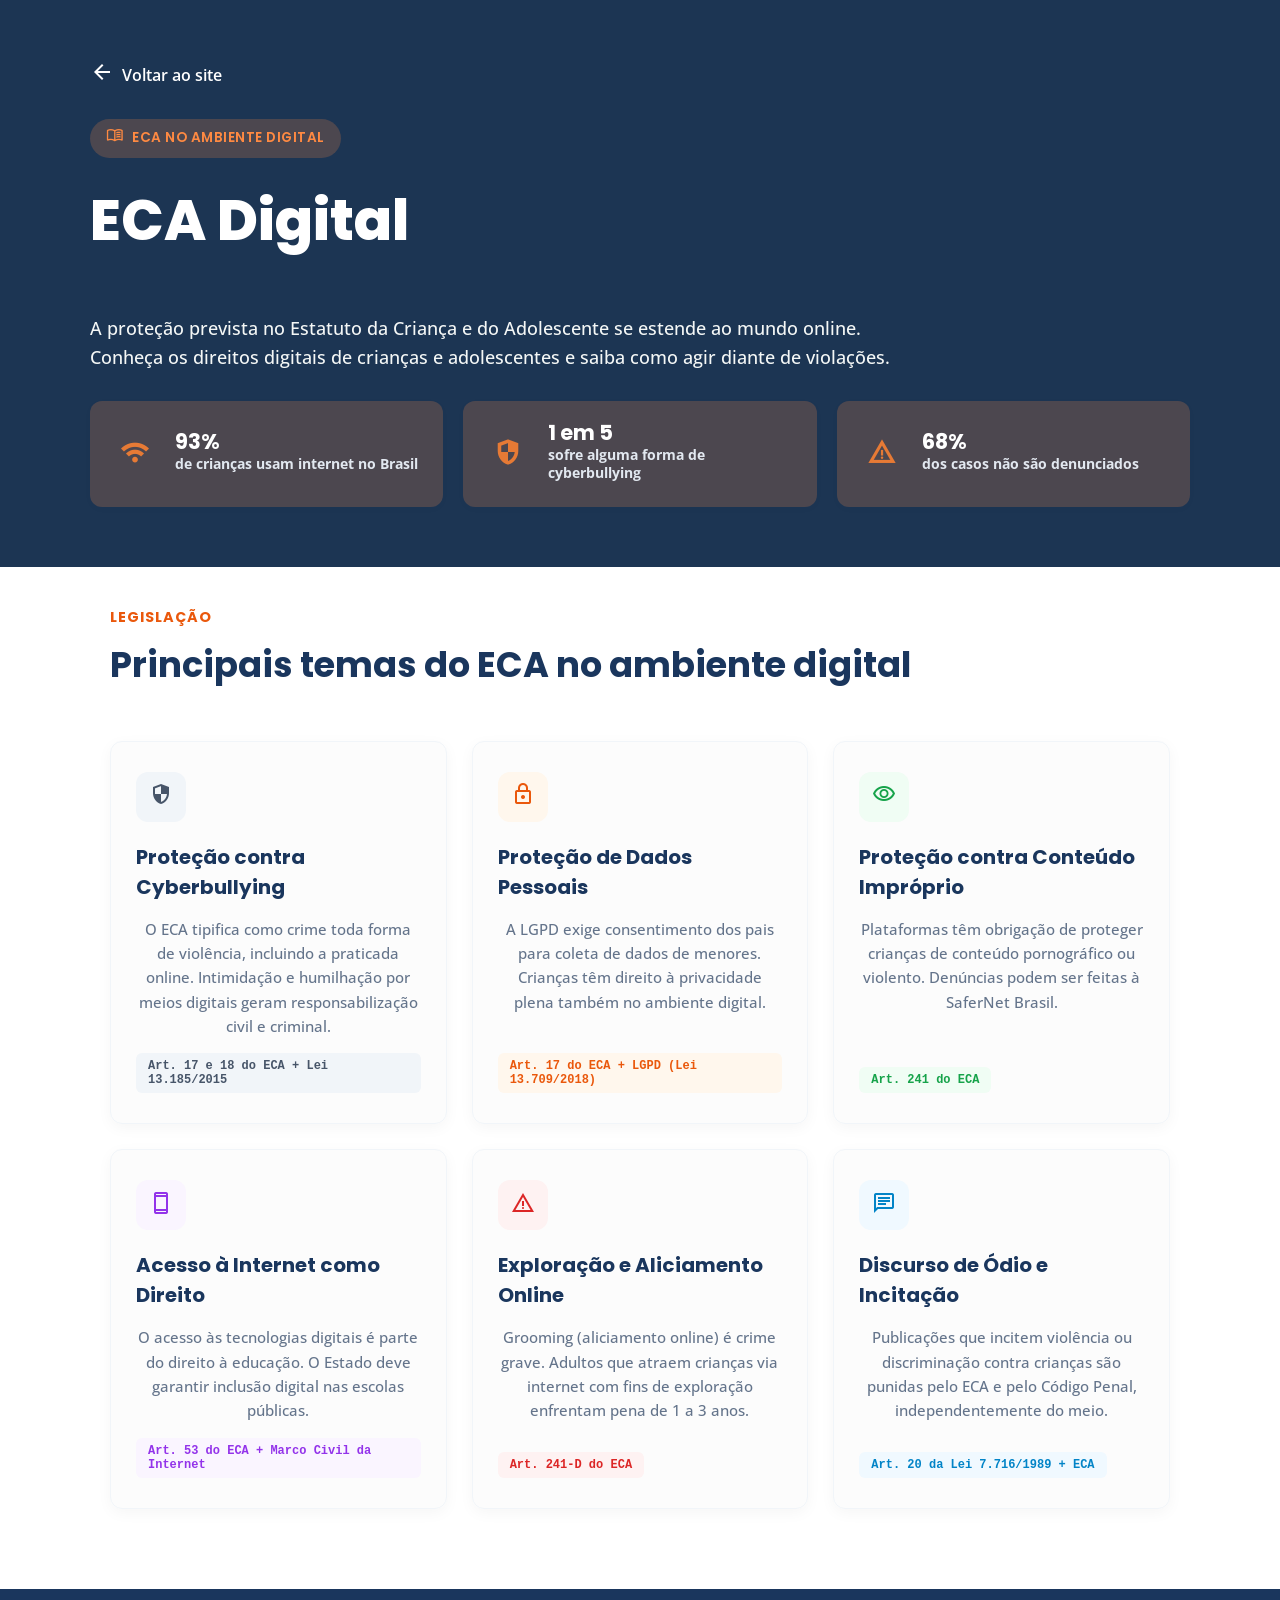
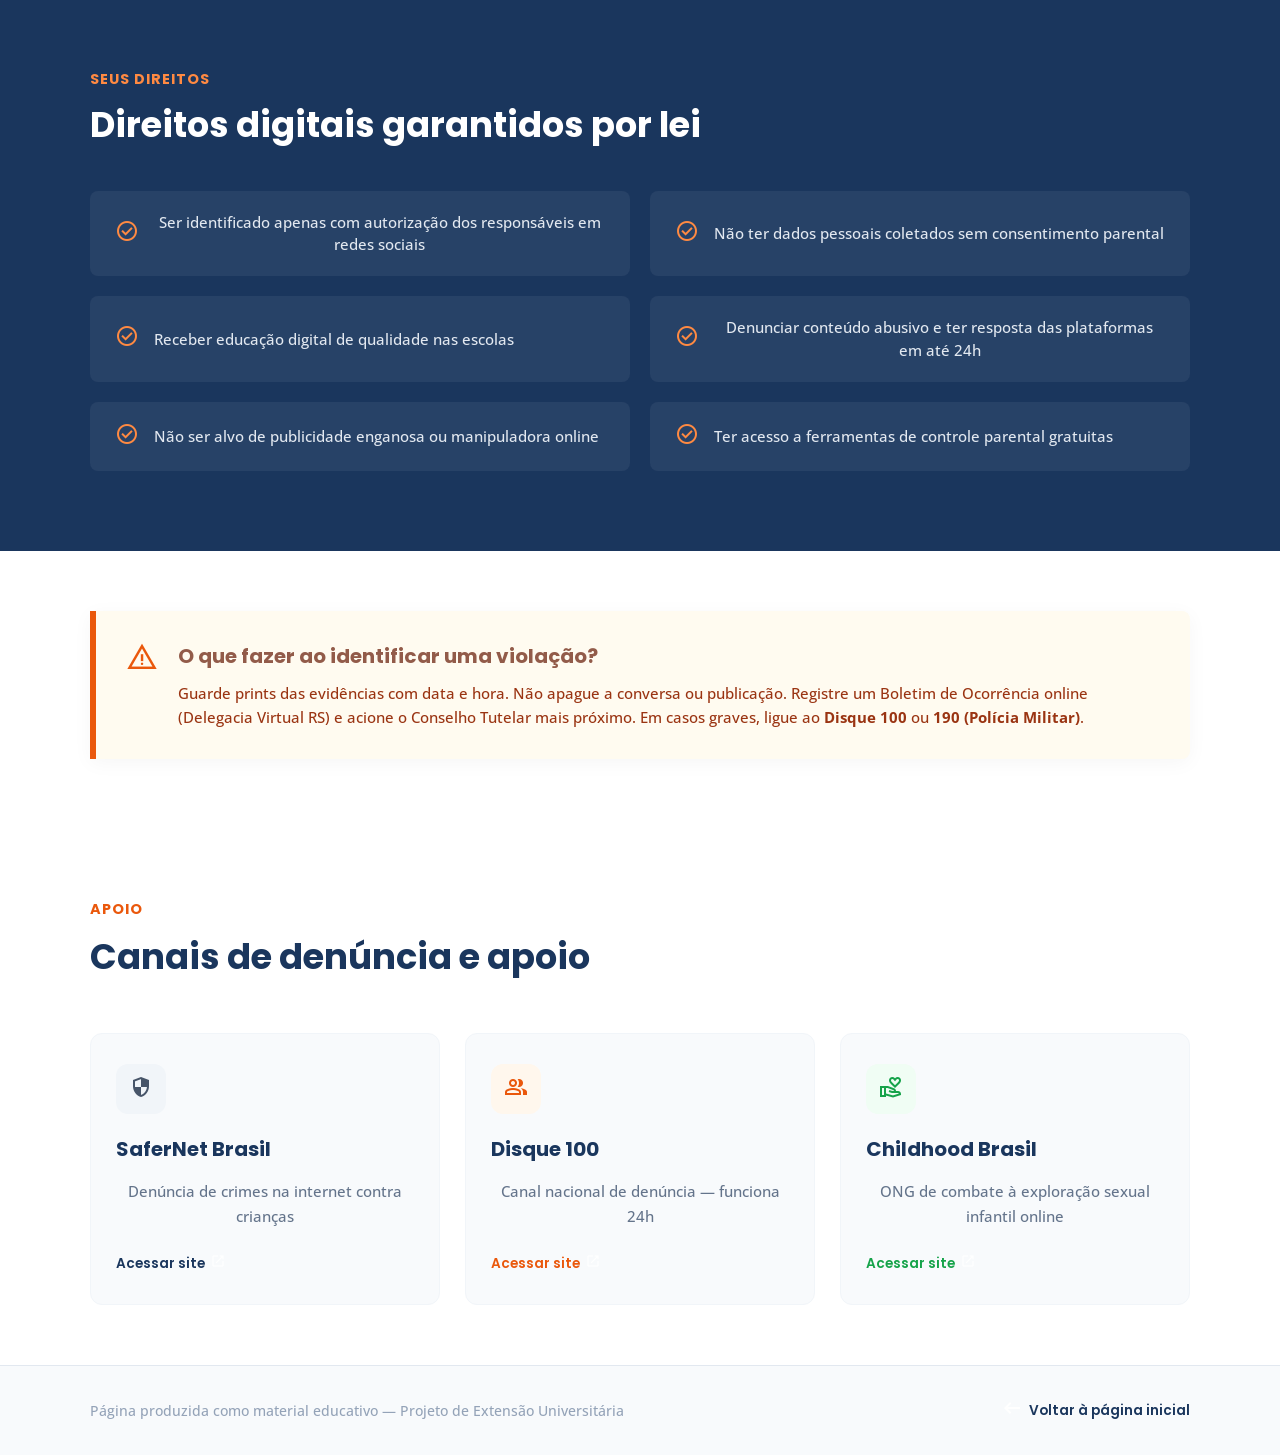
==== commit 2ea70a9d: "ajustei página do ECA Digital" ====
--- a/eca-digital.html
+++ b/eca-digital.html
@@ -4,15 +4,20 @@
     <meta charset="UTF-8" />
     <meta name="viewport" content="width=device-width, initial-scale=1.0" />
     <title>ECA Digital - Fundação Pão dos Pobres</title>
-    <link rel="stylesheet" href="https://fonts.googleapis.com/css2?family=Material+Symbols+Outlined:opsz,wght,FILL,GRAD@24,400,0,0" />
-    <link href="https://fonts.googleapis.com/css2?family=Open+Sans:ital,wght@0,300..800;1,300..800&family=Poppins:ital,wght@0,100..900;1,100..900&display=swap" rel="stylesheet" />
+    <link
+      rel="stylesheet"
+      href="https://fonts.googleapis.com/css2?family=Material+Symbols+Outlined:opsz,wght,FILL,GRAD@24,400,0,0"
+    />
+    <link
+      href="https://fonts.googleapis.com/css2?family=Open+Sans:ital,wght@0,300..800;1,300..800&family=Poppins:ital,wght@0,100..900;1,100..900&display=swap"
+      rel="stylesheet"
+    />
     <link rel="stylesheet" href="style.css" />
   </head>
   <body>
     <main>
       <section class="hero-eca-digital">
         <div class="container-hero-digital">
-          
           <a href="index.html" class="link-voltar-escuro">
             <span class="material-symbols-outlined">arrow_back</span>
             Voltar ao site
@@ -25,11 +30,12 @@
 
           <h1>ECA Digital</h1>
           <p class="descricao-hero-digital">
-            A proteção prevista no Estatuto da Criança e do Adolescente se estende ao mundo online. Conheça os direitos digitais de crianças e adolescentes e saiba como agir diante de violações.
+            A proteção prevista no Estatuto da Criança e do Adolescente se
+            estende ao mundo online. Conheça os direitos digitais de crianças e
+            adolescentes e saiba como agir diante de violações.
           </p>
 
           <div class="stats-grid-digital">
-            
             <div class="stat-card">
               <div class="stat-icon-bg">
                 <span class="material-symbols-outlined">wifi</span>
@@ -59,64 +65,266 @@
                 <span>dos casos não são denunciados</span>
               </div>
             </div>
-
           </div>
         </div>
       </section>
 
       <section class="secao-temas-digitais">
-        <div class="cabecalho-secao-centro">
-          <h2>Principais temas de proteção online</h2>
+        <div class="cabecalho-secao">
+          <span
+            style="
+              font-family: &quot;Poppins&quot;, sans-serif;
+              color: #ea580c;
+              font-weight: bold;
+              font-size: 0.9rem;
+              letter-spacing: 1px;
+              text-transform: uppercase;
+            "
+            >Legislação</span
+          >
+          <h2>Principais temas do ECA no ambiente digital</h2>
         </div>
 
         <div class="grid-temas-digitais">
-          <div class="card-tema-digital borda-laranja">
-            <div class="icone-bg-laranja">
-              <span class="material-symbols-outlined icone-laranja">gpp_maybe</span>
-            </div>
-            <h3>Cyberbullying</h3>
-            <p>Prevenção e combate a intimidações, ofensas e humilhações sistemáticas realizadas através de redes sociais e jogos online.</p>
-          </div>
-
-          <div class="card-tema-digital borda-azul">
-            <div class="icone-bg-azul">
-              <span class="material-symbols-outlined icone-azul">admin_panel_settings</span>
-            </div>
-            <h3>Privacidade de Dados</h3>
-            <p>Proteção contra a coleta abusiva de informações e proibição do perfilamento publicitário direcionado ao público infantil.</p>
-          </div>
-
-          <div class="card-tema-digital borda-verde">
-            <div class="icone-bg-verde">
-              <span class="material-symbols-outlined icone-verde">family_restroom</span>
-            </div>
-            <h3>Controle Parental</h3>
-            <p>Ferramentas e orientações para responsáveis acompanharem e garantirem a segurança da navegação e classificação indicativa.</p>
-          </div>
-        </div>
-      </section>
-
-      <section class="secao-canais-digital">
-        <div class="conteudo-canais-digital">
-          <h2>Canais de Denúncia e Apoio</h2>
-          <p>Presenciou alguma violação de direitos na internet? A rede de proteção está pronta para agir.</p>
-          
+          <div class="card-tema-digital">
+            <div class="icone-bg bg-cinza">
+              <span class="material-symbols-outlined">security</span>
+            </div>
+            <h3>Proteção contra Cyberbullying</h3>
+            <p>
+              O ECA tipifica como crime toda forma de violência, incluindo a
+              praticada online. Intimidação e humilhação por meios digitais
+              geram responsabilização civil e criminal.
+            </p>
+            <div class="badge-lei badge-cinza">
+              Art. 17 e 18 do ECA + Lei 13.185/2015
+            </div>
+          </div>
+
+          <div class="card-tema-digital">
+            <div class="icone-bg bg-laranja">
+              <span class="material-symbols-outlined">lock</span>
+            </div>
+            <h3>Proteção de Dados Pessoais</h3>
+            <p>
+              A LGPD exige consentimento dos pais para coleta de dados de
+              menores. Crianças têm direito à privacidade plena também no
+              ambiente digital.
+            </p>
+            <div class="badge-lei badge-laranja">
+              Art. 17 do ECA + LGPD (Lei 13.709/2018)
+            </div>
+          </div>
+
+          <div class="card-tema-digital">
+            <div class="icone-bg bg-verde">
+              <span class="material-symbols-outlined">visibility</span>
+            </div>
+            <h3>Proteção contra Conteúdo Impróprio</h3>
+            <p>
+              Plataformas têm obrigação de proteger crianças de conteúdo
+              pornográfico ou violento. Denúncias podem ser feitas à SaferNet
+              Brasil.
+            </p>
+            <div class="badge-lei badge-verde">Art. 241 do ECA</div>
+          </div>
+
+          <div class="card-tema-digital">
+            <div class="icone-bg bg-roxo">
+              <span class="material-symbols-outlined">smartphone</span>
+            </div>
+            <h3>Acesso à Internet como Direito</h3>
+            <p>
+              O acesso às tecnologias digitais é parte do direito à educação. O
+              Estado deve garantir inclusão digital nas escolas públicas.
+            </p>
+            <div class="badge-lei badge-roxo">
+              Art. 53 do ECA + Marco Civil da Internet
+            </div>
+          </div>
+
+          <div class="card-tema-digital">
+            <div class="icone-bg bg-vermelho">
+              <span class="material-symbols-outlined">warning</span>
+            </div>
+            <h3>Exploração e Aliciamento Online</h3>
+            <p>
+              Grooming (aliciamento online) é crime grave. Adultos que atraem
+              crianças via internet com fins de exploração enfrentam pena de 1 a
+              3 anos.
+            </p>
+            <div class="badge-lei badge-vermelho">Art. 241-D do ECA</div>
+          </div>
+
+          <div class="card-tema-digital">
+            <div class="icone-bg bg-azul">
+              <span class="material-symbols-outlined">chat</span>
+            </div>
+            <h3>Discurso de Ódio e Incitação</h3>
+            <p>
+              Publicações que incitem violência ou discriminação contra crianças
+              são punidas pelo ECA e pelo Código Penal, independentemente do
+              meio.
+            </p>
+            <div class="badge-lei badge-azul">
+              Art. 20 da Lei 7.716/1989 + ECA
+            </div>
+          </div>
+        </div>
+      </section>
+
+      <section class="secao-direitos-digitais">
+        <div class="container-direitos">
+          <div class="cabecalho-direitos">
+            <span class="tag-seus-direitos">Seus Direitos</span>
+            <h2>Direitos digitais garantidos por lei</h2>
+          </div>
+
+          <div class="grid-lista-direitos">
+            <div class="item-direito">
+              <span class="material-symbols-outlined icone-check"
+                >check_circle</span
+              >
+              <p>
+                Ser identificado apenas com autorização dos responsáveis em
+                redes sociais
+              </p>
+            </div>
+            <div class="item-direito">
+              <span class="material-symbols-outlined icone-check"
+                >check_circle</span
+              >
+              <p>Não ter dados pessoais coletados sem consentimento parental</p>
+            </div>
+            <div class="item-direito">
+              <span class="material-symbols-outlined icone-check"
+                >check_circle</span
+              >
+              <p>Receber educação digital de qualidade nas escolas</p>
+            </div>
+            <div class="item-direito">
+              <span class="material-symbols-outlined icone-check"
+                >check_circle</span
+              >
+              <p>
+                Denunciar conteúdo abusivo e ter resposta das plataformas em até
+                24h
+              </p>
+            </div>
+            <div class="item-direito">
+              <span class="material-symbols-outlined icone-check"
+                >check_circle</span
+              >
+              <p>Não ser alvo de publicidade enganosa ou manipuladora online</p>
+            </div>
+            <div class="item-direito">
+              <span class="material-symbols-outlined icone-check"
+                >check_circle</span
+              >
+              <p>Ter acesso a ferramentas de controle parental gratuitas</p>
+            </div>
+          </div>
+        </div>
+      </section>
+
+      <section class="secao-alerta-violacao">
+        <div class="container-alerta">
+          <div class="caixa-alerta">
+            <div class="alerta-icone">
+              <span class="material-symbols-outlined">warning</span>
+            </div>
+            <div class="alerta-conteudo">
+              <h3>O que fazer ao identificar uma violação?</h3>
+              <p>
+                Guarde prints das evidências com data e hora. Não apague a
+                conversa ou publicação. Registre um Boletim de Ocorrência online
+                (Delegacia Virtual RS) e acione o Conselho Tutelar mais próximo.
+                Em casos graves, ligue ao <strong>Disque 100</strong> ou
+                <strong>190 (Polícia Militar)</strong>.
+              </p>
+            </div>
+          </div>
+        </div>
+      </section>
+      <section class="secao-apoio">
+        <div class="container-apoio">
+          <div class="cabecalho-secao">
+            <span
+              style="
+                font-family: &quot;Poppins&quot;, sans-serif;
+                color: #ea580c;
+                font-weight: bold;
+                font-size: 0.9rem;
+                letter-spacing: 1px;
+                text-transform: uppercase;
+              "
+              >Apoio</span
+            >
+            <h2>Canais de denúncia e apoio</h2>
+          </div>
+
           <div class="grid-canais-apoio">
             <div class="card-apoio">
-              <span class="material-symbols-outlined">call</span>
-              <h4>Disque 100</h4>
-              <p>Ouvidoria Nacional de Direitos Humanos. Funcionamento 24h, gratuito e anônimo.</p>
-            </div>
+              <div class="icone-bg bg-cinza">
+                <span class="material-symbols-outlined">security</span>
+              </div>
+              <h3>SaferNet Brasil</h3>
+              <p>Denúncia de crimes na internet contra crianças</p>
+              <a
+                href="https://new.safernet.org.br/"
+                target="_blank"
+                class="link-externo link-cinza"
+                >Acessar site
+                <span class="material-symbols-outlined">open_in_new</span></a
+              >
+            </div>
+
             <div class="card-apoio">
-              <span class="material-symbols-outlined">language</span>
-              <h4>SaferNet Brasil</h4>
-              <p>Canal especializado em receber denúncias de crimes cibernéticos e violações na web.</p>
-            </div>
-          </div>
-        </div>
-      </section>
-
+              <div class="icone-bg bg-laranja">
+                <span class="material-symbols-outlined">group</span>
+              </div>
+              <h3>Disque 100</h3>
+              <p>Canal nacional de denúncia — funciona 24h</p>
+              <a
+                href="https://www.gov.br/mdh/pt-br/ondh"
+                target="_blank"
+                class="link-externo link-laranja"
+                >Acessar site
+                <span class="material-symbols-outlined">open_in_new</span></a
+              >
+            </div>
+
+            <div class="card-apoio">
+              <div class="icone-bg bg-verde">
+                <span class="material-symbols-outlined"
+                  >volunteer_activism</span
+                >
+              </div>
+              <h3>Childhood Brasil</h3>
+              <p>ONG de combate à exploração sexual infantil online</p>
+              <a
+                href="https://www.childhood.org.br/"
+                target="_blank"
+                class="link-externo link-verde"
+                >Acessar site
+                <span class="material-symbols-outlined">open_in_new</span></a
+              >
+            </div>
+          </div>
+        </div>
+      </section>
     </main>
-
-    </body>
-</html>+    <footer class="rodape-simples">
+      <div class="container-rodape">
+        <p>
+          Página produzida como material educativo — Projeto de Extensão
+          Universitária
+        </p>
+        <a href="index.html" class="link-voltar-rodape">
+          <span class="material-symbols-outlined">arrow_left_alt</span> Voltar à
+          página inicial
+        </a>
+      </div>
+    </footer>
+  </body>
+</html>
--- a/style.css
+++ b/style.css
@@ -52,18 +52,18 @@
 }
 
 .menu-navegacao a:not(.btn-denunciar)::after {
-  content: ""; /* Obrigatório: Cria a caixinha vazia */
-  position: absolute; /* Deixa a linha livre para flutuar debaixo do texto */
-  left: 0; /* Alinha no canto esquerdo da palavra */
-  bottom: 0; /* Cola na base da palavra */
-  height: 2px; /* A grossura da linha */
+  content: ""; 
+  position: absolute;
+  left: 0; 
+  bottom: 0; 
+  height: 2px;
   background-color: #ff8c42;
   width: 0%;
   transition: width 0.3s ease;
 }
 
 .menu-navegacao a:not(.btn-denunciar):hover::after {
-  width: 100%; /* A linha cresce para ocupar toda a palavra */
+  width: 100%; 
 }
 
 .link-menu-header:hover {
@@ -102,7 +102,7 @@
 }
 
 .btn-denunciar {
-  border: 1px solid #ff8c42; /* Cria a linha em volta */
+  border: 1px solid #ff8c42;
   padding: 8px 20px;
   border-radius: 5px;
   color: #ff8c42;
@@ -164,8 +164,8 @@
   display: grid;
   grid-template-columns: repeat(2, 1fr);
   gap: 30px;
-  max-width: 1300px; /* limita a largura máxima para os cards não sumirem para os lados */
-  margin: 0 auto; /*Centraliza a caixa inteira perfeitamente no meio da tela */
+  max-width: 1300px; 
+  margin: 0 auto; 
   padding: 20px;
   background-color: #ffffff;
 }
@@ -182,7 +182,7 @@
   text-align: left;
 }
 .card:hover {
-  box-shadow: 0 12px 25px rgba(90, 95, 111, 0.181); /* Aumenta a sombra, fazendo o card "flutuar" */
+  box-shadow: 0 12px 25px rgba(90, 95, 111, 0.181);
   border-color: #ff8c42;
 }
 
@@ -524,7 +524,7 @@
 .lista-conselhos-horizontal {
   display: flex;
   flex-direction: column;
-  gap: 35px; /*desgruda os cards*/
+  gap: 35px;
   max-width: 900px;
   margin: 0 auto;
 }
@@ -545,8 +545,8 @@
 }
 
 .card-horizontal:hover {
-  box-shadow: 0 12px 25px rgba(90, 95, 111, 0.181); /* Aumenta a sombra, fazendo o card "flutuar" */
-  border-color: #ff8c42; /* Pinta a borda de laranja */
+  box-shadow: 0 12px 25px rgba(90, 95, 111, 0.181);
+  border-color: #ff8c42;
 }
 
 .bloco-texto {
@@ -614,7 +614,7 @@
     255,
     255,
     0.05
-  ); /* Fundo quase invisível para dar destaque */
+  );
   color: #ff8c42;
   padding: 6px 20px;
   border-radius: 40px;
@@ -630,7 +630,6 @@
   color: #ff8c42;
 }
 
-/* O Título Principal */
 .cabecalho-denuncia h2 {
   font-family: "Poppins", sans-serif;
   font-weight: 500;
@@ -639,13 +638,12 @@
   margin: 0 0 15px 0;
 }
 
-/* O Parágrafo Explicativo */
 .cabecalho-denuncia p {
   font-family: "Poppins", sans-serif;
   font-weight: 400;
   color: #cbd5e1;
-  max-width: 700px; /*Impede que o texto estique de ponta a ponta na tela */
-  margin: 0 auto; /* Centraliza o bloco de texto */
+  max-width: 700px;
+  margin: 0 auto; 
   line-height: 1.6;
   font-size: 16px;
 }
@@ -658,7 +656,7 @@
 
 .container-denuncia {
   max-width: 1200px;
-  margin: 0 auto; /* Mantém tudo centralizado na tela */
+  margin: 0 auto; 
 }
 
 .grid-denuncia {
@@ -672,8 +670,8 @@
   background-color: #243f5f;
   padding: 35px;
   border-radius: 12px;
-  text-align: left; /* GARANTE O ALINHAMENTO À ESQUERDA PARA TODOS */
-  font-family: "Poppins", sans-serif; /* FORÇA A FONTE DO PROJETO */
+  text-align: left; 
+  font-family: "Poppins", sans-serif;
   transition: transform 0.3s ease;
 }
 
@@ -709,7 +707,7 @@
 
 .card-destaque {
   background-color: #ff8c42;
-  text-align: left; /* Garante que o card laranja também alinhe à esquerda */
+  text-align: left;
   border: 1px solid rgba(255, 255, 255, 0.15);
   transition:
     background-color 0.3s ease,
@@ -885,22 +883,19 @@
   margin: 5px 0;
 }
 
-/* PÁGINA: FUNDAÇÃO PÃO DOS POBRES (ESTRUTURA NOVA)       */
-
 .hero-fundacao {
   background-color: #244677;
   padding: 80px 20px 100px 20px;
 }
 
 .container-hero {
-  max-width: 1000px; /* Um pouco mais largo para o título ter espaço */
+  max-width: 1000px;
   margin: 0 auto;
   display: flex;
   flex-direction: column;
-  align-items: flex-start; /*Puxa todos os elementos para a esquerda */
-}
-
-/* O link de voltar */
+  align-items: flex-start; 
+}
+
 .link-voltar {
   display: flex;
   align-items: center;
@@ -917,7 +912,6 @@
   opacity: 1;
 }
 
-/* A Tag "Fundação Pão dos Pobres" */
 .tag-fundacao {
   display: inline-flex;
   align-items: center;
@@ -966,7 +960,7 @@
   margin: 0 0 50px 0;
 }
 
-/* A LINHA DE ESTATÍSTICAS                                */
+/*LINHA DE ESTATÍSTICAS*/
 .linha-estatisticas {
   display: flex;
   gap: 50px;
@@ -1004,11 +998,11 @@
 
 .texto-estatistica span {
   font-family: "Poppins", sans-serif;
-  color: rgba(255, 255, 255, 0.6); /* Cinza clarinho */
+  color: rgba(255, 255, 255, 0.6);
   font-size: 12px;
 }
 
-/* SEÇÃO: NOSSA MISSÃO E HISTÓRIA (Cartões de Anos)       */
+/* SEÇÃO: NOSSA MISSÃO E HISTÓRIA*/
 
 .secao-missao {
   background-color: #fdfaf6;
@@ -1092,7 +1086,7 @@
   margin: 0;
 }
 
-/* SEÇÃO: PROJETOS EM AÇÃO (Cartões Coloridos)            */
+/* SEÇÃO: PROJETOS EM AÇÃO*/
 .secao-programas {
   background-color: white;
   padding: 100px 20px;
@@ -1111,7 +1105,6 @@
   margin: 10px 0 0 0;
 }
 
-/* O Grid principal de 2 colunas */
 .grid-programas {
   max-width: 1200px;
   margin: 0 auto;
@@ -1120,7 +1113,6 @@
   gap: 30px;
 }
 
-/* Estrutura base de todos os cartões */
 .card-projeto {
   border-radius: 16px;
   border: 1px solid rgba(0, 0, 0, 0.08);
@@ -1310,7 +1302,6 @@
   margin: 0;
 }
 
-/* Cartão Inferior Amplo */
 .card-contato-amplo {
   background-color: #1e3653;
   border: 1px solid rgba(255, 255, 255, 0.05);
@@ -1392,130 +1383,487 @@
   border-color: rgba(255, 255, 255, 0.5);
 }
 
-/* ====================================================== */
-/* HERO: ECA DIGITAL (TOPO DA PÁGINA)                     */
-/* ====================================================== */
-
+/* HERO: ECA DIGITAL (TOPO DA PÁGINA)*/
+
+
+/* --- SECÇÃO HERO - ECA DIGITAL --- */
 .hero-eca-digital {
-  background-color: #f4f7fb; /* Mantém o fundo gelo elegante */
-  padding: 60px 20px 80px 20px;
-  font-family: "Open Sans", sans-serif;
+  background-color: #1c3553;
+  padding: 60px 20px;
+  text-align: left !important;
 }
 
 .container-hero-digital {
-  max-width: 900px;
+  max-width: 1100px;
   margin: 0 auto;
-}
-
-/* --- Botão de Voltar Escuro --- */
+  display: flex;
+  flex-direction: column; 
+  align-items: flex-start;
+  gap: 20px;
+}
+
 .link-voltar-escuro {
   display: inline-flex;
   align-items: center;
   gap: 8px;
-  color: #172b43;
+  color: #ffffff;
   text-decoration: none;
-  font-size: 14px;
-  margin-bottom: 30px;
+  font-family: "Open Sans", sans-serif;
+  font-weight: 600;
+  margin-bottom: 10px;
   transition: color 0.3s ease;
 }
 
+.link-voltar-escuro span {
+  color: #ffffff;
+}
 .link-voltar-escuro:hover {
-  color: #f97316;
-}
-
-.link-voltar-escuro .material-symbols-outlined {
-  font-size: 18px;
-}
-
-/* --- Tag 'ECA NO AMBIENTE DIGITAL' --- */
+  color: #ea580c;
+}
+
+/* Tag / Etiqueta "ECA no ambiente digital" */
 .tag-digital {
   display: inline-flex;
   align-items: center;
   gap: 8px;
-  background-color: #e2e8f0;
-  color: #475569;
-  padding: 6px 16px;
+  background-color: #ff8a4236;
+  color: #ff8a42;
+  padding: 8px 16px;
   border-radius: 20px;
-  font-size: 12px;
-  font-weight: 700;
-  letter-spacing: 1px;
-  text-transform: uppercase;
-  margin-bottom: 20px;
-}
-
-.tag-digital .material-symbols-outlined {
-  font-size: 16px;
-}
-
-/* --- Títulos e Textos --- */
+  font-size: 0.85rem;
+  font-weight: 600;
+  font-family: "Poppins", sans-serif;
+  letter-spacing: 0.5px;
+}
+.tag-digital span {
+  font-size: 1.1rem;
+  color: #ff8a42;
+}
+
+/* Textos do Hero */
 .container-hero-digital h1 {
-  font-family: "Poppins", sans-serif;
-  font-size: 48px;
+  color: #ffffff;
+  font-family: "Poppins", sans-serif;
+  font-size: 3.5rem;
   font-weight: 800;
-  color: #172b43;
-  margin: 0 0 15px 0;
-}
-
+  margin: 0;
+}
 .descricao-hero-digital {
-  font-size: 18px;
-  color: #64748b;
+  color: #f4f7f6;
+  text-align: left;
+  font-family: "Open Sans", sans-serif;
+  font-size: 1.15rem;
   line-height: 1.6;
   max-width: 800px;
-  margin-bottom: 40px;
-}
-
-/* --- Grid dos 3 Cartões de Estatísticas --- */
+}
+
+/* --- CARDS DE ESTATÍSTICAS --- */
 .stats-grid-digital {
   display: grid;
   grid-template-columns: repeat(3, 1fr);
   gap: 20px;
+  width: 100%;
 }
 
 .stat-card {
-  background-color: #ffffff;
+  background-color: #ff8a4236;
   border-radius: 12px;
   padding: 20px;
   display: flex;
   align-items: center;
-  gap: 15px;
-  box-shadow: 0 4px 15px rgba(0, 0, 0, 0.03);
-  border: 1px solid #f1f5f9;
+  gap: 15px; 
+  box-shadow: 0 2px 10px rgba(0, 0, 0, 0.02);
 }
 
 .stat-icon-bg {
-  background-color: rgba(249, 115, 22, 0.1); /* Laranja super suave */
-  width: 45px;
-  height: 45px;
-  border-radius: 10px;
+  width: 50px;
+  height: 50px;
+  border-radius: 12px;
   display: flex;
   align-items: center;
   justify-content: center;
   flex-shrink: 0;
 }
 
-.stat-icon-bg .material-symbols-outlined {
-  color: #f97316;
+.stat-icon-bg span {
+  font-size: 28px;
+  font-weight: bold;
+  color: #e67a35;
+}
+
+.stat-text {
+  display: flex;
+  flex-direction: column;
+  text-align: left;
+}
+
+.stat-text strong {
+  color: #ffffff;
+  font-family: "Poppins", sans-serif;
+  font-size: 1.3rem;
+  line-height: 1.2;
+}
+
+.stat-text span {
+  color: #e2e8f0;
+  font-family: "Open Sans", sans-serif;
+  font-size: 0.85rem;
+  line-height: 1.3;
+}
+
+.stat-card,
+.card-tema-digital {
+  transition:
+    transform 0.3s ease,
+    box-shadow 0.3s ease !important;
+}
+
+.stat-card:hover,
+.card-tema-digital:hover {
+  transform: translateY(-2px);
+  box-shadow: 0 12px 25px rgba(0, 0, 0, 0.15);
+}
+
+/*Container principal */
+.secao-temas-digitais {
+  max-width: 1100px;
+  margin: 0 auto;
+  padding: 40px 20px; 
+}
+
+/* --- CABEÇALHO DA SECÇÃO --- */
+.cabecalho-secao {
+  display: flex;
+  flex-direction: column;
+  align-items: flex-start;
+  text-align: left !important;
+  margin-bottom: 40px;
+}
+
+.cabecalho-secao h2 {
+  text-align: left !important;
+  color: #1a365d !important;
+  font-family: "Poppins", sans-serif;
+  font-size: 2.2rem !important;
+  font-weight: 700;
+  margin-top: 5px;
+}
+
+/* --- CARDS ECA DIGITAL --- */
+.grid-temas-digitais {
+  display: grid;
+  grid-template-columns: repeat(3, 1fr);
+  gap: 25px;
+  margin-bottom: 40px;
+}
+
+.card-tema-digital {
+  background-color: #d4d3d315;
+  border-radius: 12px;
+  padding: 30px 25px;
+  display: flex;
+  flex-direction: column;
+  gap: 15px;
+  text-align: left !important;
+  box-shadow: 0 4px 15px rgba(0, 0, 0, 0.04);
+  border: 1px solid #f1f5f9;
+}
+
+.card-tema-digital h3 {
+  color: #1a365d;
+  font-family: "Poppins", sans-serif;
+  font-size: 1.25rem;
+  margin: 0;
+}
+
+.card-tema-digital p {
+  color: #64748b;
+  font-family: "Open Sans", sans-serif;
+  font-size: 0.95rem;
+  line-height: 1.6;
+  margin: 0;
+  flex-grow: 1;
+}
+
+.icone-bg {
+  width: 50px;
+  height: 50px;
+  border-radius: 12px;
+  display: flex;
+  align-items: center;
+  justify-content: center;
+  margin-bottom: 5px;
+}
+.icone-bg span {
+  color: inherit;
+}
+
+.badge-lei {
+  display: inline-block;
+  padding: 6px 12px;
+  border-radius: 6px;
+  font-family: monospace;
+  font-size: 0.75rem;
+  font-weight: 600;
+  align-self: flex-start;
+}
+
+.bg-cinza,
+.badge-cinza {
+  background-color: #f1f5f9;
+  color: #475569;
+}
+.bg-laranja,
+.badge-laranja {
+  background-color: #fff7ed;
+  color: #ea580c;
+}
+.bg-verde,
+.badge-verde {
+  background-color: #f0fdf4;
+  color: #16a34a;
+}
+.bg-roxo,
+.badge-roxo {
+  background-color: #faf5ff;
+  color: #9333ea;
+}
+.bg-vermelho,
+.badge-vermelho {
+  background-color: #fef2f2;
+  color: #dc2626;
+}
+.bg-azul,
+.badge-azul {
+  background-color: #f0f9ff;
+  color: #0284c7;
+}
+
+/*SECÇÃO: DIREITOS DIGITAIS (Fundo Escuro)*/
+.secao-direitos-digitais {
+  background-color: #1a365d;
+  padding: 80px 20px;
+  color: #ffffff;
+}
+
+.container-direitos {
+  max-width: 1100px;
+  margin: 0 auto;
+}
+
+.cabecalho-direitos {
+  margin-bottom: 40px;
+}
+
+.tag-seus-direitos {
+  color: #ff8a42;
+  font-family: "Poppins", sans-serif;
+  font-weight: 700;
+  font-size: 0.9rem;
+  letter-spacing: 1px;
+  text-transform: uppercase;
+  display: block;
+  margin-bottom: 8px;
+}
+
+.cabecalho-direitos h2 {
+  text-align: left;
+  font-family: "Poppins", sans-serif;
+  font-size: 2.2rem;
+  font-weight: 700;
+  margin: 0;
+  color: #ffffff;
+}
+
+.grid-lista-direitos {
+  display: grid;
+  grid-template-columns: repeat(2, 1fr);
+  gap: 20px;
+}
+
+.item-direito {
+  background-color: rgba(
+    255,
+    255,
+    255,
+    0.06
+  );
+  border-radius: 8px;
+  padding: 20px 25px;
+  display: flex;
+  align-items: center;
+  gap: 15px;
+  transition:
+    background-color 0.3s ease,
+    transform 0.2s ease;
+}
+
+.item-direito:hover {
+  background-color: rgba(255, 255, 255, 0.1);
+  transform: translateX(
+    5px
+  ); 
+}
+
+.icone-check {
+  color: #ff8a42;
   font-size: 24px;
-}
-
-.stat-text {
-  display: flex;
-  flex-direction: column;
-}
-
-.stat-text strong {
-  font-family: "Poppins", sans-serif;
-  font-size: 18px;
-  color: #172b43;
-  font-weight: 700;
-  line-height: 1.2;
-}
-
-.stat-text span {
-  font-size: 12px;
-  color: #94a3b8;
-  line-height: 1.3;
-  margin-top: 2px;
+  flex-shrink: 0;
+}
+
+.item-direito p {
+  margin: 0;
+  font-family: "Open Sans", sans-serif;
+  font-size: 0.95rem;
+  color: #e2e8f0;
+  line-height: 1.5;
+}
+
+/* SECÇÃO: ALERTA DE VIOLAÇÃO */
+.secao-alerta-violacao {
+  padding: 60px 20px 80px 20px;
+  background-color: #ffffff;
+}
+
+.container-alerta {
+  max-width: 1100px;
+  margin: 0 auto;
+}
+
+.caixa-alerta {
+  background-color: #fffbf0;
+  border-left: 6px solid #ea580c;
+  border-radius: 0 8px 8px 0; 
+  padding: 30px;
+  display: flex;
+  gap: 20px;
+  align-items: flex-start;
+  box-shadow: 0 4px 20px rgba(0, 0, 0, 0.04);
+}
+
+.alerta-icone span {
+  color: #ea580c;
+  font-size: 32px;
+}
+
+.alerta-conteudo h3 {
+  color: rgb(146 91 73);
+  font-family: "Poppins", sans-serif;
+  font-size: 1.25rem;
+  margin: 0 0 10px 0;
+}
+
+.alerta-conteudo p {
+  margin: 0;
+  text-align: left;
+  color: #9a3412;
+  font-family: "Open Sans", sans-serif;
+  font-size: 0.95rem;
+  line-height: 1.6;
+}
+
+/* CANAIS DE APOIO */
+.secao-apoio {
+    padding: 60px 20px;
+    background-color: #ffffff;
+}
+
+.container-apoio {
+    max-width: 1100px;
+    margin: 0 auto;
+}
+
+.grid-canais-apoio {
+    display: grid;
+    grid-template-columns: repeat(3, 1fr);
+    gap: 25px;
+    margin-top: 30px;
+}
+
+.card-apoio {
+    background-color: #f8fafc;
+    border-radius: 12px;
+    padding: 30px 25px;
+    display: flex;
+    flex-direction: column;
+    gap: 15px;
+    text-align: left;
+    border: 1px solid #f1f5f9;
+    transition: transform 0.3s ease, box-shadow 0.3s ease;
+}
+
+.card-apoio:hover {
+    transform: translateY(-8px);
+    box-shadow: 0 12px 25px rgba(0, 0, 0, 0.08);
+}
+
+.card-apoio h3 {
+    color: #1a365d;
+    font-family: 'Poppins', sans-serif;
+    font-size: 1.25rem;
+    margin: 0;
+}
+
+.card-apoio p {
+    color: #64748b;
+    font-family: 'Open Sans', sans-serif;
+    font-size: 0.95rem;
+    line-height: 1.6;
+    margin: 0;
+    flex-grow: 1;
+}
+
+.link-externo {
+    display: inline-flex;
+    align-items: center;
+    gap: 5px;
+    font-family: 'Poppins', sans-serif;
+    font-size: 0.85rem;
+    font-weight: 600;
+    text-decoration: none;
+    margin-top: 10px;
+}
+
+.link-externo span {
+    font-size: 16px;
+}
+
+.link-cinza { color: #1a365d; }
+.link-laranja { color: #ea580c; }
+.link-verde { color: #16a34a; }
+
+/*  Footer */
+
+.rodape-simples {
+    background-color: #f8fafc;
+    padding: 30px 20px;
+    border-top: 1px solid #e2e8f0;
+}
+
+.container-rodape {
+    max-width: 1100px;
+    margin: 0 auto;
+    display: flex;
+    justify-content: space-between;
+    align-items: center;
+}
+
+.container-rodape p {
+    color: #94a3b8;
+    font-family: 'Open Sans', sans-serif;
+    font-size: 0.85rem;
+    margin: 0;
+}
+
+.link-voltar-rodape {
+    display: inline-flex;
+    align-items: center;
+    gap: 5px;
+    color: #1a365d;
+    text-decoration: none;
+    font-family: 'Poppins', sans-serif;
+    font-size: 0.85rem;
+    font-weight: 600;
 }
 
 @media (max-width: 768px) {
@@ -1609,7 +1957,7 @@
   }
 
   .hero-fundacao {
-    padding: 50px 20px 60px 20px; /* Reduz o espaço no topo e embaixo */
+    padding: 50px 20px 60px 20px;
   }
 
   .hero-fundacao h1 {
@@ -1634,7 +1982,7 @@
 
   .menu-navegacao {
     display: flex;
-    flex-wrap: wrap; /* Faz os links quebrarem para a linha de baixo se não couberem */
+    flex-wrap: wrap;
     justify-content: center;
     gap: 10px;
   }
@@ -1645,8 +1993,8 @@
 
   .linha-estatisticas {
     display: flex;
-    flex-direction: column; /* Força o empilhamento vertical */
-    width: 100%; /* Ocupa apenas o espaço real do celular */
+    flex-direction: column;
+    width: 100%;
     gap: 20px;
   }
 
@@ -1654,13 +2002,12 @@
     width: 100%;
   }
 
-  /* --- 2. NOSSA MISSÃO E HISTÓRIA --- */
   .secao-missao {
     padding: 60px 20px;
   }
 
   .container-grid-missao {
-    grid-template-columns: 1fr; /* Coloca o texto em cima e os cartões embaixo */
+    grid-template-columns: 1fr;
     gap: 40px;
   }
 
@@ -1669,10 +2016,9 @@
   }
 
   .coluna-cards-missao {
-    grid-template-columns: 1fr; /* Empilha os 4 cartões de anos em uma única coluna */
-  }
-
-  /* --- 3. PROJETOS EM AÇÃO (PROGRAMAS) --- */
+    grid-template-columns: 1fr;
+  }
+
   .secao-programas {
     padding: 60px 20px;
   }
@@ -1751,3 +2097,24 @@
     font-size: 36px;
   }
 }
+
+@media (max-width: 992px) {
+  .grid-temas-digitais {
+    grid-template-columns: repeat(2, 1fr);
+  }
+}
+
+@media (max-width: 768px) {
+  .grid-temas-digitais {
+    grid-template-columns: 1fr;
+  }
+}
+@media (max-width: 768px) {
+  .grid-lista-direitos {
+    grid-template-columns: 1fr;
+  }
+  .caixa-alerta {
+    flex-direction: column; 
+    gap: 15px;
+  }
+}
